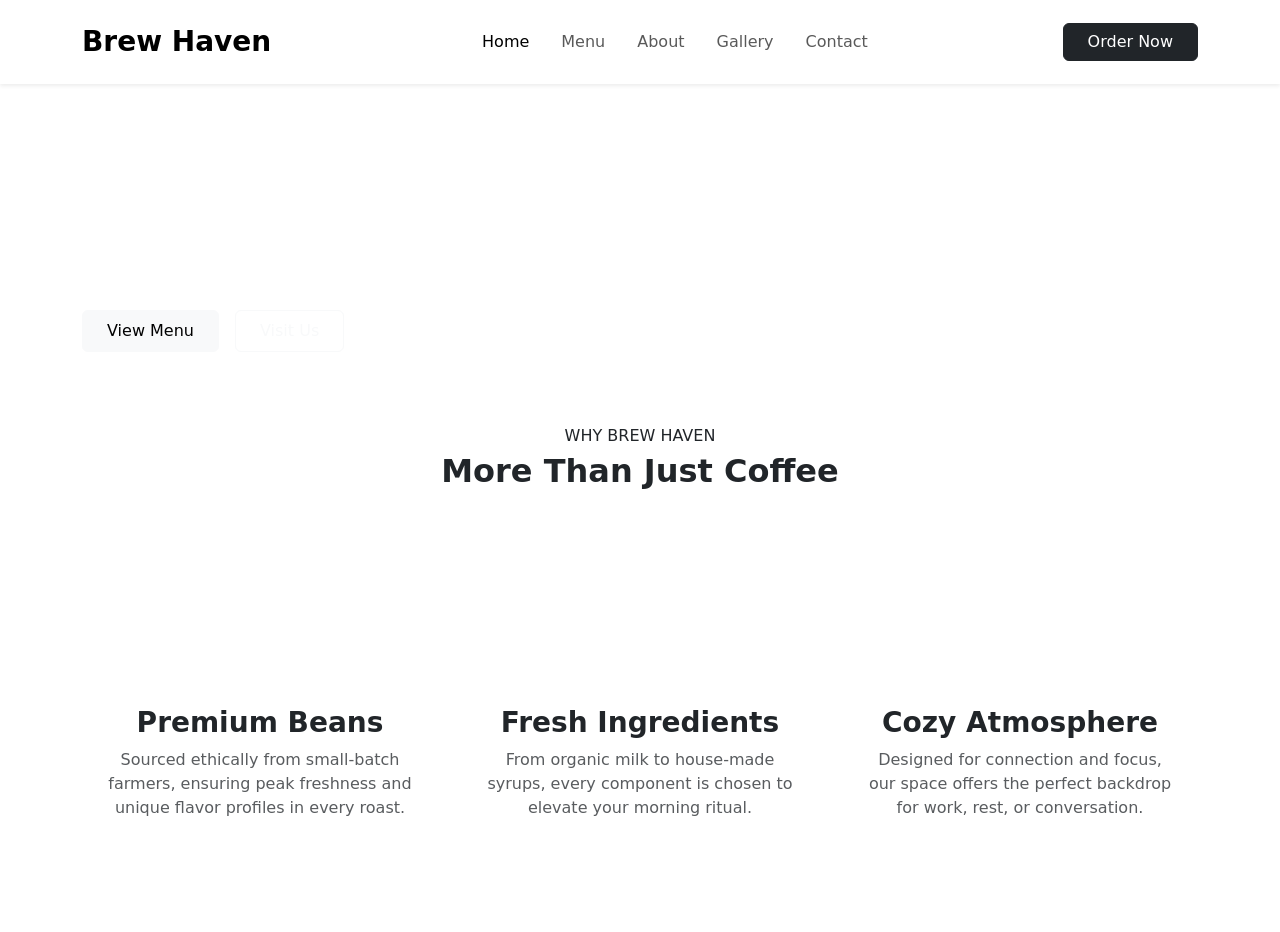
==== index.html @ b3c8df1b "Add the icons folder, the features section sytled" ====
<!DOCTYPE html>
<html lang="en">
<head>
  <meta charset="UTF-8">
  <meta name="viewport" content="width=device-width, initial-scale=1.0">
  <title>Document</title>
  <link rel="stylesheet" href="Bootsrap/css/bootstrap.min.css">

  <link rel="stylesheet" href="css/style.css">

  <script src="Bootsrap/js/bootstrap.bundle.min.js" defer></script>

</head>
<body>
  
<!-- NAVBAR START -->
<nav class="navbar navbar-expand-lg bg-white py-3 shadow-sm sticky-top">

  <div class="container">

    <!-- Logo -->
    <a class="navbar-brand fw-bold fs-3" href="#">
      Brew Haven
    </a>

    <!-- Mobile Menu Button -->
    <button class="navbar-toggler" type="button"
            data-bs-toggle="collapse"
            data-bs-target="#navbarNav">
      <span class="navbar-toggler-icon"></span>
    </button>

    <!-- Navigation Links -->
    <div class="collapse navbar-collapse" id="navbarNav">

      <ul class="navbar-nav mx-auto gap-3">

        <li class="nav-item">
          <a class="nav-link active" href="#">Home</a>
        </li>

        <li class="nav-item">
          <a class="nav-link" href="menu.html">Menu</a>
        </li>

        <li class="nav-item">
          <a class="nav-link" href="about.html">About</a>
        </li>

        <li class="nav-item">
          <a class="nav-link" href="gallery.html">Gallery</a>
        </li>

        <li class="nav-item">
          <a class="nav-link" href="contact.html">Contact</a>
        </li>

      </ul>

      <a href="#" class="btn btn-dark px-4">
        Order Now
      </a>

    </div>

  </div>

</nav>
<!-- NAVBAR END -->


<!-- HERO SECTION -->
<section class="hero-section d-flex align-items-center">
  <div class="hero-overlay"></div>

  <div class="container hero-content">
    <div class="row">
      <div class="col-md-8 col-lg-6">
        
        <h1 class="hero-title fw-bold text-white mb-3">
          Crafted Coffee.<br>Shared Moments.
        </h1>
        
        <p class="hero-text text-white-50 mb-4 fs-5">
          Every cup tells a story. Come find yours at Brew Haven, where artisanal tradition meets modern comfort.
        </p>

        <div class="hero-buttons d-flex gap-3">
          <a href="menu.html" class="btn btn-light btn-hero-primary px-4 py-2">
            View Menu
          </a>
          <a href="contact.html" class="btn btn-outline-light btn-hero-secondary px-4 py-2">
            Visit Us
          </a>
        </div>

      </div>
    </div>
  </div>
</section>
<!--Hero Section End-->

<!--FEATURES SECTION -->

<section class="features-section py-5">
  <div class="container text-center py-4">
    
    <p class="text-uppercase tracking-wider small-title mb-1">Why Brew Haven</p>
    <h2 class="section-title fw-bold mb-5">More Than Just Coffee</h2>

    <div class="row g-4 justify-content-center">
      
      <div class="col-md-4">
        <div class="feature-card p-4 h-100 d-flex flex-column align-items-center">
          <div class="icon-circle mb-3">
            <img src="icons/coffee-cup.png" alt="Premium Beans" class="feature-icon">
          </div>
          <h3 class="feature-card-title fw-bold">Premium Beans</h3>
          <p class="feature-card-text text-muted">
            Sourced ethically from small-batch farmers, ensuring peak freshness and unique flavor profiles in every roast.
          </p>
        </div>
      </div>

      <div class="col-md-4">
        <div class="feature-card p-4 h-100 d-flex flex-column align-items-center">
          <div class="icon-circle mb-3">
            <img src="icons/leaf.png" alt="Fresh Ingredients" class="feature-icon">
          </div>
          <h3 class="feature-card-title fw-bold">Fresh Ingredients</h3>
          <p class="feature-card-text text-muted">
            From organic milk to house-made syrups, every component is chosen to elevate your morning ritual.
          </p>
        </div>
      </div>

      <div class="col-md-4">
        <div class="feature-card p-4 h-100 d-flex flex-column align-items-center">
          <div class="icon-circle mb-3">
            <img src="icons/home.png" alt="Cozy Atmosphere" class="feature-icon">
          </div>
          <h3 class="feature-card-title fw-bold">Cozy Atmosphere</h3>
          <p class="feature-card-text text-muted">
            Designed for connection and focus, our space offers the perfect backdrop for work, rest, or conversation.
          </p>
        </div>
      </div>

    </div>
  </div>
</section>
<!--Features Section End-->





</body>
</html>
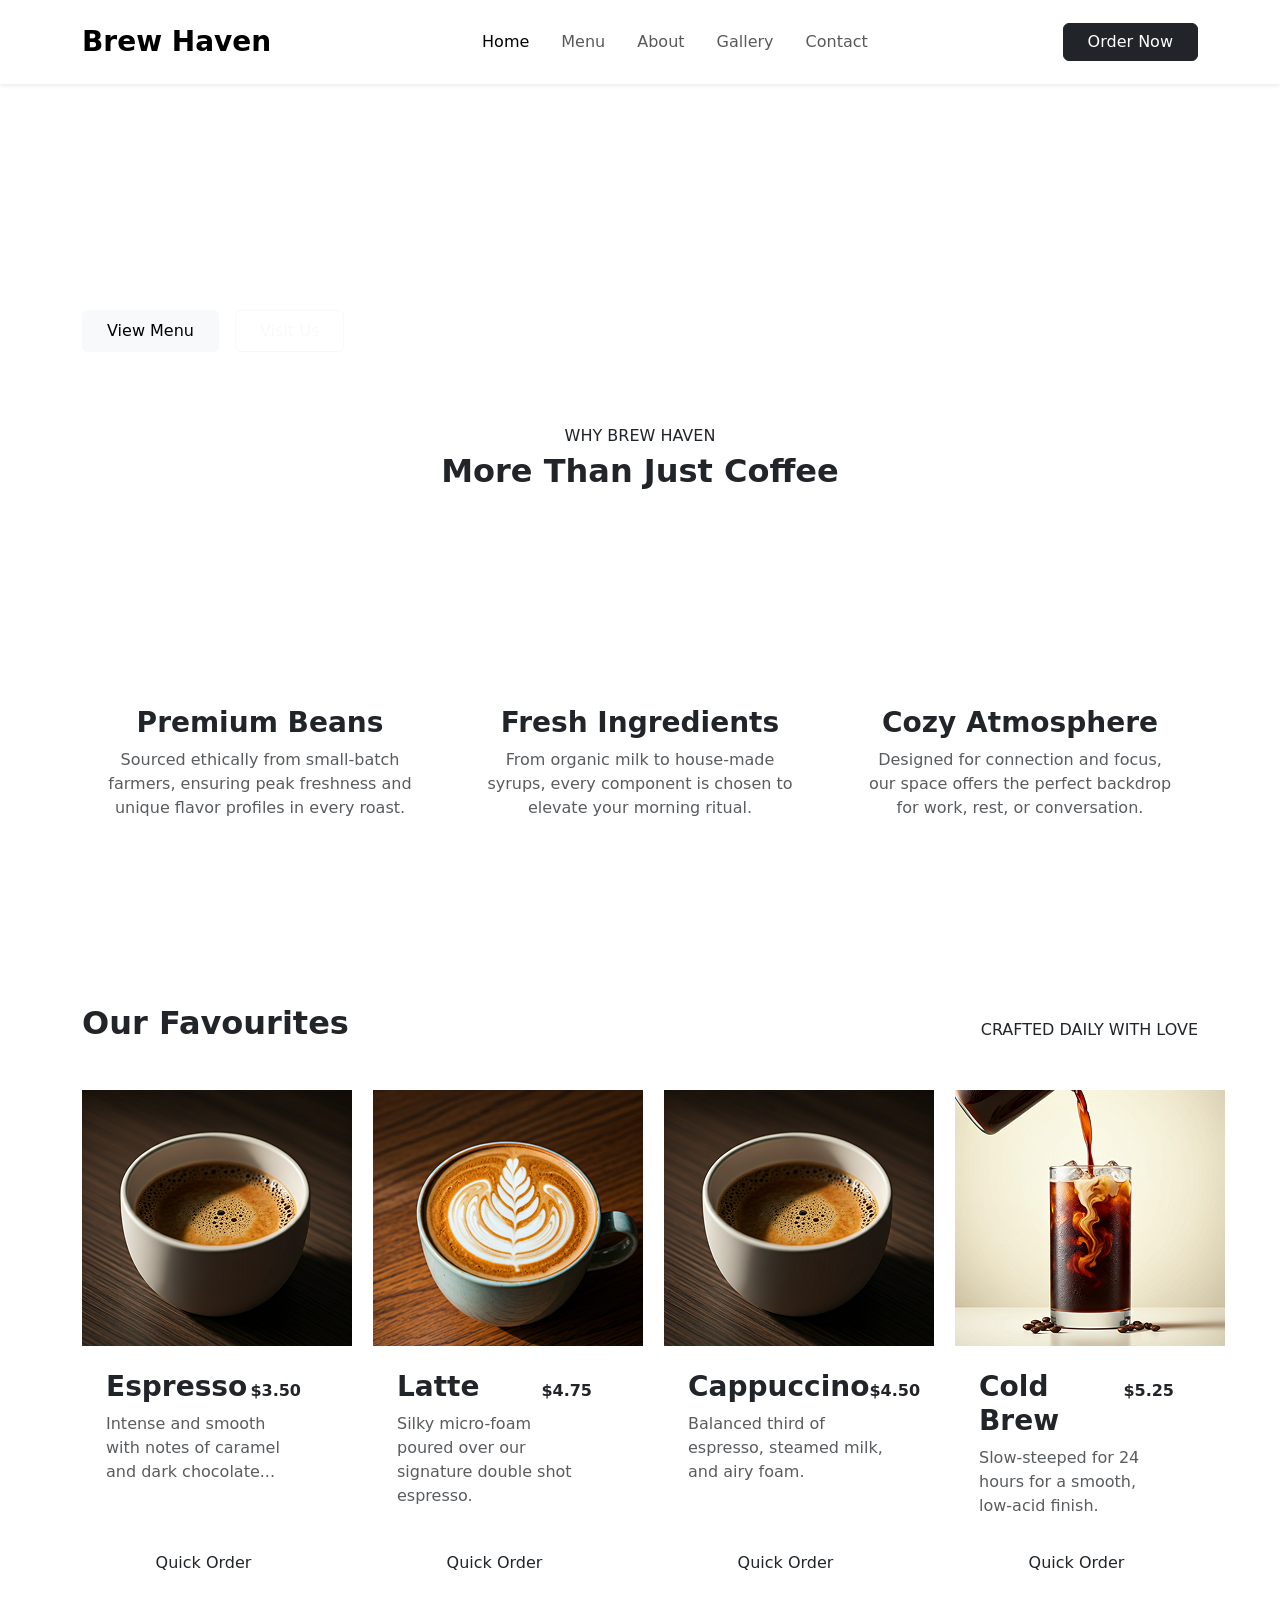
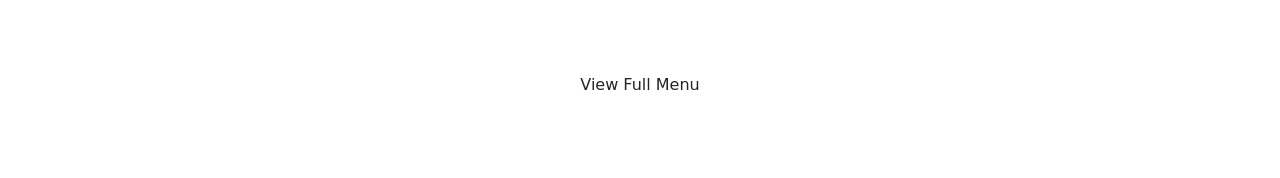
==== commit 89c1a3a8: "add the images in assets, the menu section and its styles" ====
--- a/index.html
+++ b/index.html
@@ -151,6 +151,97 @@
 </section>
 <!--Features Section End-->
 
+<!--Menu Section-->
+<section class="menu-section py-5">
+  <div class="container-xl py-4">
+    
+    <div class="d-flex justify-content-between align-items-end mb-5">
+      <h2 class="menu-section-title fw-bold m-0">Our Favourites</h2>
+      <p class="menu-subtitle text-uppercase tracking-wider m-0">Crafted daily with love</p>
+    </div>
+
+    <div class="row g-5 justify-content-center">
+  <div class="col-sm-6 col-xl-3">
+    <!--card 1-->
+        <div class="menu-card h-100 d-flex flex-column">
+          <div class="menu-img-container">
+            <img src="Assets/Espresso.png" alt="Espresso" class="menu-img">
+          </div>
+          <div class="menu-card-body p-4 d-flex flex-column flex-grow-1">
+            <div class="d-flex justify-content-between align-items-baseline mb-2">
+              <h3 class="item-title fw-bold m-0">Espresso</h3>
+              <span class="item-price fw-bold">$3.50</span>
+            </div>
+            <p class="item-text text-muted mb-4 flex-grow-1">
+              Intense and smooth with notes of caramel and dark chocolate...
+            </p>
+            <a href="#" class="btn btn-outline-menu w-100 py-2">Quick Order</a>
+          </div>
+        </div>
+      </div>
+    <!--card 2-->
+      <div class="col-sm-6 col-lg-3">
+        <div class="menu-card h-100 d-flex flex-column">
+          <div class="menu-img-container">
+            <img src="Assets/Latte.png" alt="Latte" class="menu-img">
+          </div>
+          <div class="menu-card-body p-4 d-flex flex-column flex-grow-1">
+            <div class="d-flex justify-content-between align-items-baseline mb-2">
+              <h3 class="item-title fw-bold m-0">Latte</h3>
+              <span class="item-price fw-bold">$4.75</span>
+            </div>
+            <p class="item-text text-muted mb-4 flex-grow-1">
+              Silky micro-foam poured over our signature double shot espresso.
+            </p>
+            <a href="#" class="btn btn-outline-menu w-100 py-2">Quick Order</a>
+          </div>
+        </div>
+      </div>
+     <!--card three-->
+      <div class="col-sm-6 col-lg-3">
+        <div class="menu-card h-100 d-flex flex-column">
+          <div class="menu-img-container">
+            <img src="Assets/Espresso.png" alt="Cappuccino" class="menu-img">
+          </div>
+          <div class="menu-card-body p-4 d-flex flex-column flex-grow-1">
+            <div class="d-flex justify-content-between align-items-baseline mb-2">
+              <h3 class="item-title fw-bold m-0">Cappuccino</h3>
+              <span class="item-price fw-bold">$4.50</span>
+            </div>
+            <p class="item-text text-muted mb-4 flex-grow-1">
+              Balanced third of espresso, steamed milk, and airy foam.
+            </p>
+            <a href="#" class="btn btn-outline-menu w-100 py-2">Quick Order</a>
+          </div>
+        </div>
+      </div>
+     <!--Card 4-->
+      <div class="col-sm-6 col-lg-3">
+        <div class="menu-card h-100 d-flex flex-column">
+          <div class="menu-img-container">
+            <img src="Assets/Cold Brew.png" alt="Cold Brew" class="menu-img">
+          </div>
+          <div class="menu-card-body p-4 d-flex flex-column flex-grow-1">
+            <div class="d-flex justify-content-between align-items-baseline mb-2">
+              <h3 class="item-title fw-bold m-0">Cold Brew</h3>
+              <span class="item-price fw-bold">$5.25</span>
+            </div>
+            <p class="item-text text-muted mb-4 flex-grow-1">
+              Slow-steeped for 24 hours for a smooth, low-acid finish.
+            </p>
+            <a href="#" class="btn btn-outline-menu w-100 py-2">Quick Order</a>
+          </div>
+        </div>
+      </div>
+
+    </div>
+
+    <div class="text-center mt-5">
+      <a href="menu.html" class="btn btn-view-all px-4 py-2 mt-2">View Full Menu</a>
+    </div>
+
+  </div>
+</section>
 
 
 
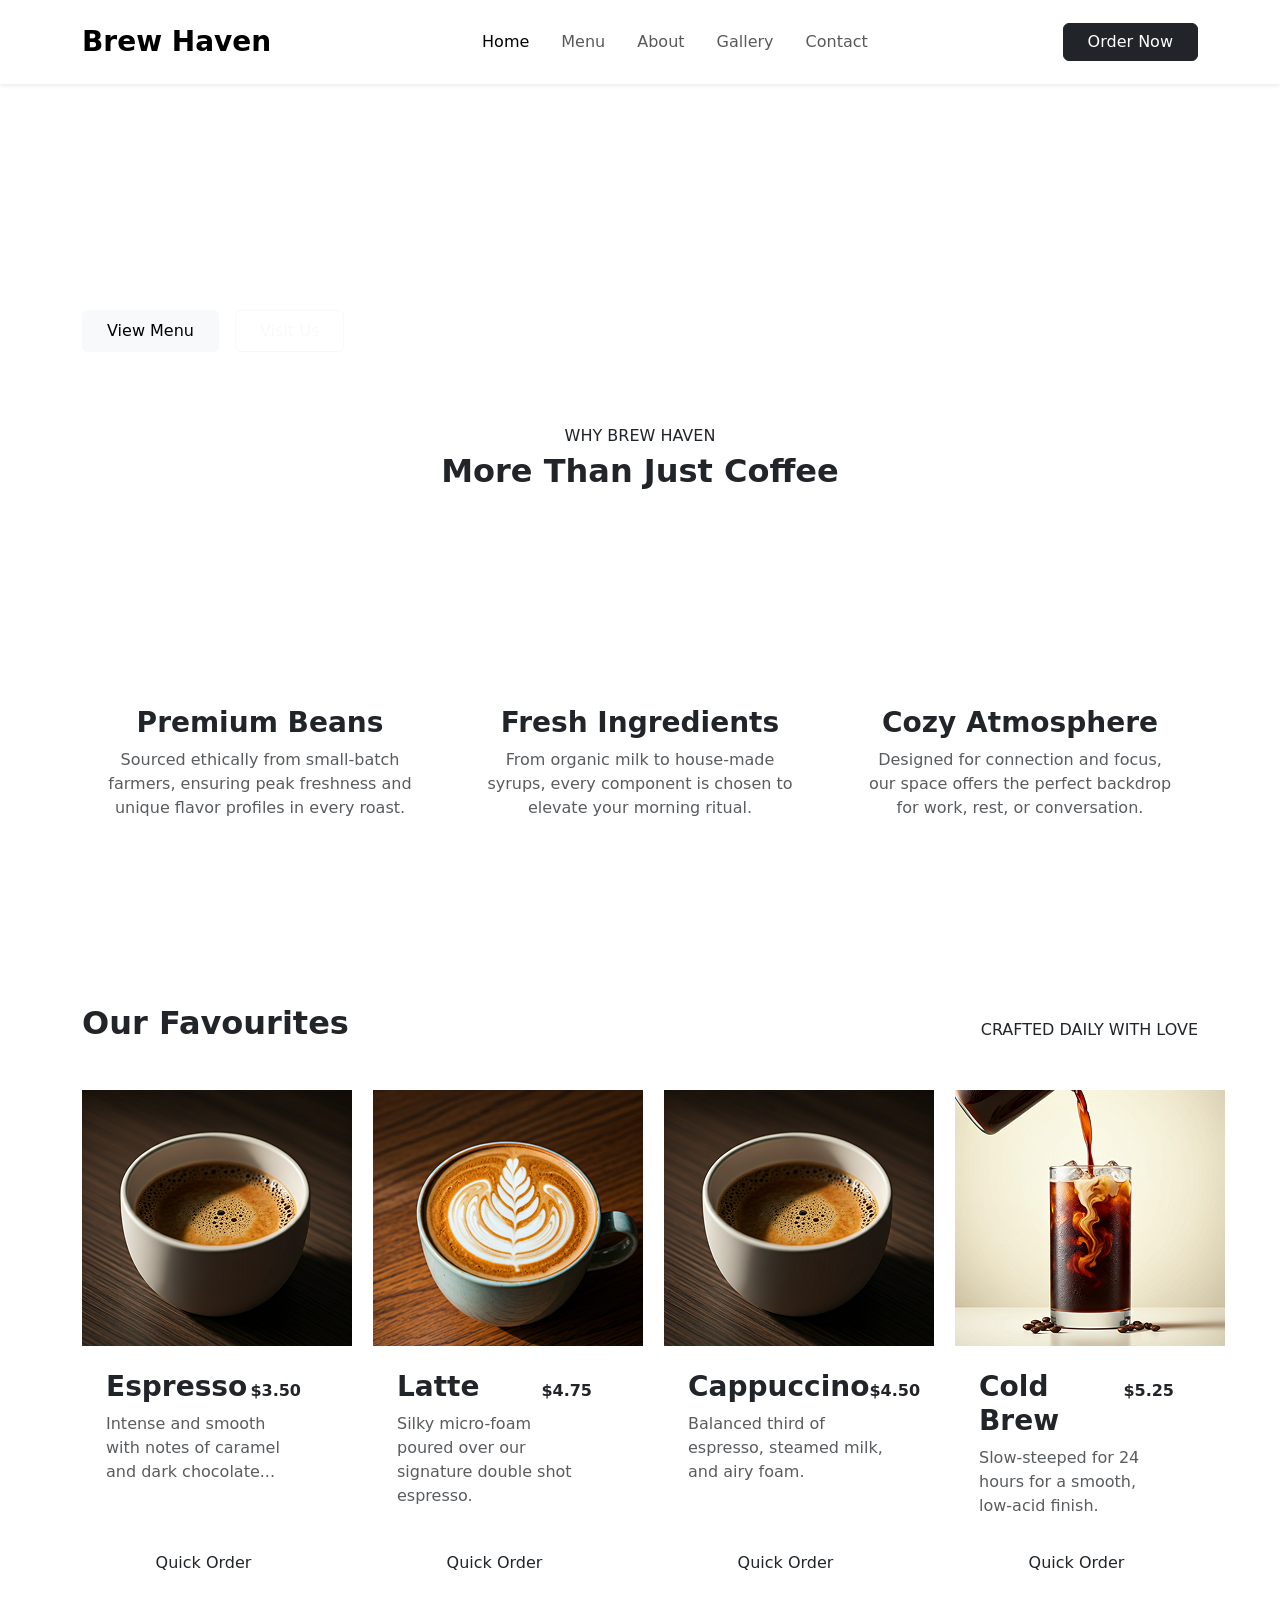
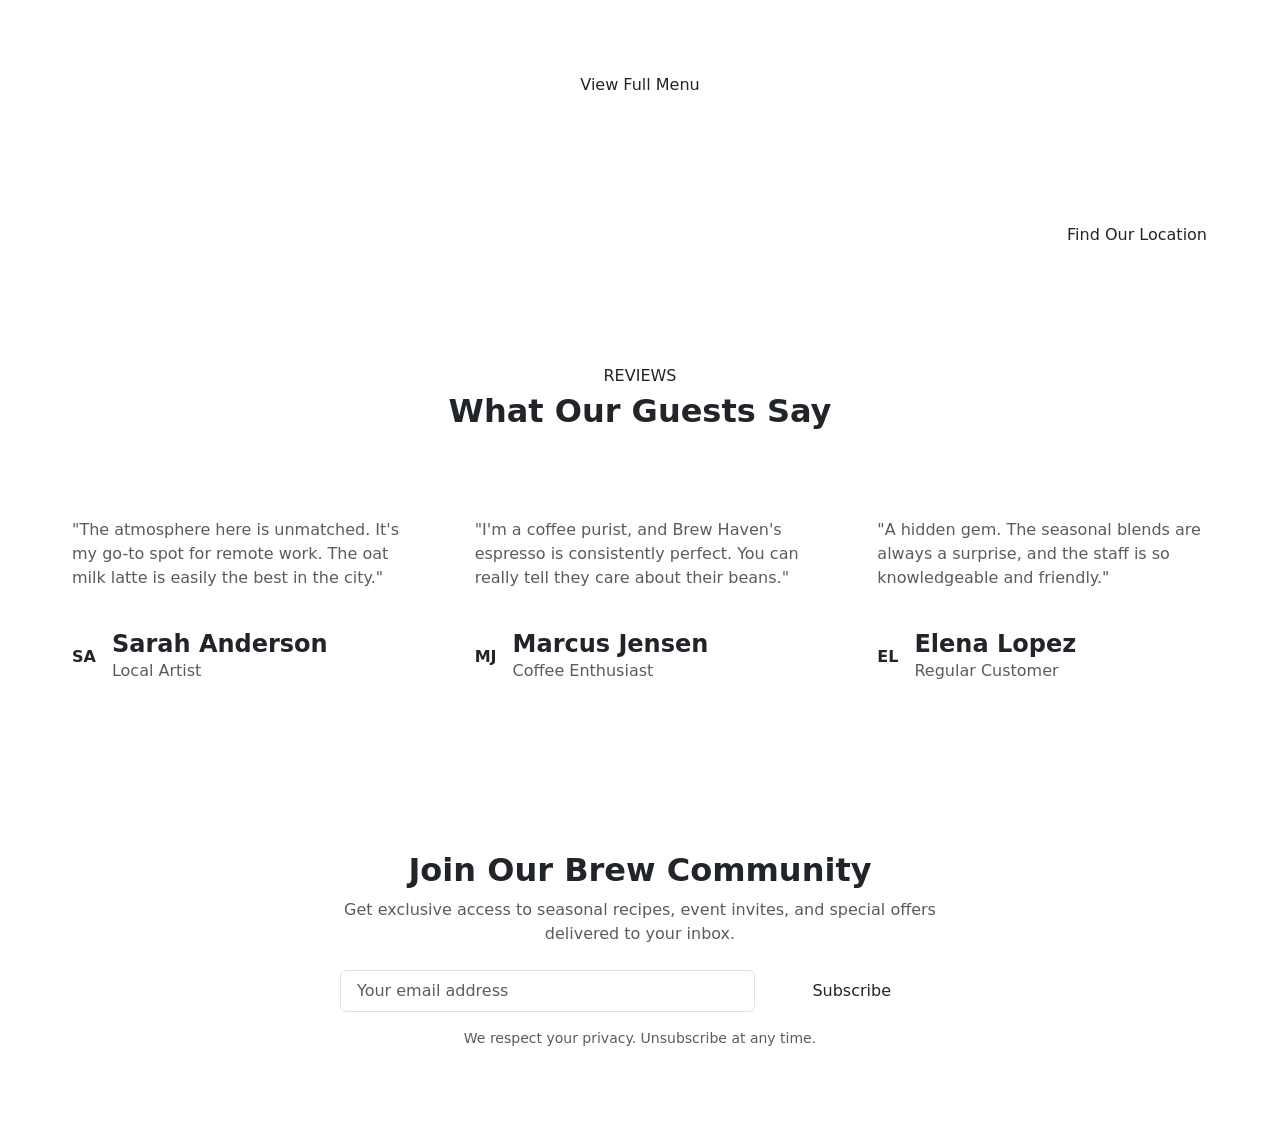
==== commit 8e7fe99b: "Add the Happy Hour  Section, the review section, the newsletter submit part." ====
--- a/index.html
+++ b/index.html
@@ -244,6 +244,104 @@
 </section>
 
 
+<!-- HAPPY HOUR BANNER -->
+<section class="happy-hour-section py-4">
+  <div class="container-fluid px-4 px-md-5">
+    <div class="d-flex flex-column flex-md-row justify-content-between align-items-md-center max-width-container">
+      <div class="banner-text-group text-white mb-3 mb-md-0">
+        <h2 class="banner-title fw-bold m-0 mb-1">Happy Hour: 2PM – 5PM Daily</h2>
+        <p class="banner-text m-0 opacity-75">Get 20% off all specialty lattes and seasonal brews. Perfect for your afternoon recharge.</p>
+      </div>
+      <div>
+        <a href="contact.html" class="btn btn-banner-location px-4 py-2">Find Our Location</a>
+      </div>
+    </div>
+  </div>
+</section>
+
+<!-- REVIEWS SECTION -->
+<section class="reviews-section py-5">
+  <div class="container-fluid px-4 px-md-5 py-4 max-width-container">
+    <div class="text-center mb-5">
+      <p class="text-uppercase tracking-wider review-small-title mb-1">Reviews</p>
+      <h2 class="review-section-title fw-bold">What Our Guests Say</h2>
+    </div>
+
+    <div class="row g-4 justify-content-center">
+      <!-- Review Card 1 -->
+      <div class="col-md-4">
+        <div class="review-card p-4 h-100 d-flex flex-column justify-content-between">
+          <div class="review-content">
+            <div class="stars mb-3">
+              <i class="bi bi-star-fill"></i><i class="bi bi-star-fill"></i><i class="bi bi-star-fill"></i><i class="bi bi-star-fill"></i><i class="bi bi-star-fill"></i>
+            </div>
+            <p class="review-text text-muted">"The atmosphere here is unmatched. It's my go-to spot for remote work. The oat milk latte is easily the best in the city."</p>
+          </div>
+          <div class="reviewer-info d-flex align-items-center mt-4">
+            <div class="reviewer-avatar d-flex align-items-center justify-content-center fw-bold">SA</div>
+            <div class="ms-3">
+              <h4 class="reviewer-name fw-bold m-0">Sarah Anderson</h4>
+              <p class="reviewer-role text-muted m-0">Local Artist</p>
+            </div>
+          </div>
+        </div>
+      </div>
+
+      <!-- Review Card 2 -->
+      <div class="col-md-4">
+        <div class="review-card p-4 h-100 d-flex flex-column justify-content-between">
+          <div class="review-content">
+            <div class="stars mb-3">
+              <i class="bi bi-star-fill"></i><i class="bi bi-star-fill"></i><i class="bi bi-star-fill"></i><i class="bi bi-star-fill"></i><i class="bi bi-star-fill"></i>
+            </div>
+            <p class="review-text text-muted">"I'm a coffee purist, and Brew Haven's espresso is consistently perfect. You can really tell they care about their beans."</p>
+          </div>
+          <div class="reviewer-info d-flex align-items-center mt-4">
+            <div class="reviewer-avatar d-flex align-items-center justify-content-center fw-bold">MJ</div>
+            <div class="ms-3">
+              <h4 class="reviewer-name fw-bold m-0">Marcus Jensen</h4>
+              <p class="reviewer-role text-muted m-0">Coffee Enthusiast</p>
+            </div>
+          </div>
+        </div>
+      </div>
+
+      <!-- Review Card 3 -->
+      <div class="col-md-4">
+        <div class="review-card p-4 h-100 d-flex flex-column justify-content-between">
+          <div class="review-content">
+            <div class="stars mb-3">
+              <i class="bi bi-star-fill"></i><i class="bi bi-star-fill"></i><i class="bi bi-star-fill"></i><i class="bi bi-star-fill"></i><i class="bi bi-star-fill"></i>
+            </div>
+            <p class="review-text text-muted">"A hidden gem. The seasonal blends are always a surprise, and the staff is so knowledgeable and friendly."</p>
+          </div>
+          <div class="reviewer-info d-flex align-items-center mt-4">
+            <div class="reviewer-avatar d-flex align-items-center justify-content-center fw-bold">EL</div>
+            <div class="ms-3">
+              <h4 class="reviewer-name fw-bold m-0">Elena Lopez</h4>
+              <p class="reviewer-role text-muted m-0">Regular Customer</p>
+            </div>
+          </div>
+        </div>
+      </div>
+    </div>
+  </div>
+</section>
+
+<!-- NEWSLETTER SUBSCRIBE SECTION -->
+<section class="subscribe-section py-5">
+  <div class="container text-center py-4">
+    <h2 class="subscribe-title fw-bold mb-2">Join Our Brew Community</h2>
+    <p class="subscribe-text text-muted mx-auto mb-4" style="max-width: 600px;">Get exclusive access to seasonal recipes, event invites, and special offers delivered to your inbox.</p>
+    
+    <form class="d-flex flex-column flex-sm-row justify-content-center align-items-center gap-2 mx-auto mb-3" style="max-width: 600px;">
+      <input type="email" class="form-control subscribe-input px-3 py-2 w-100" placeholder="Your email address" required>
+     <button type="submit" class="btn btn-subscribe px-5 py-2">Subscribe</button>
+    </form>
+    <small class="text-muted d-block privacy-notice">We respect your privacy. Unsubscribe at any time.</small>
+  </div>
+</section>
+
 
 
 </body>
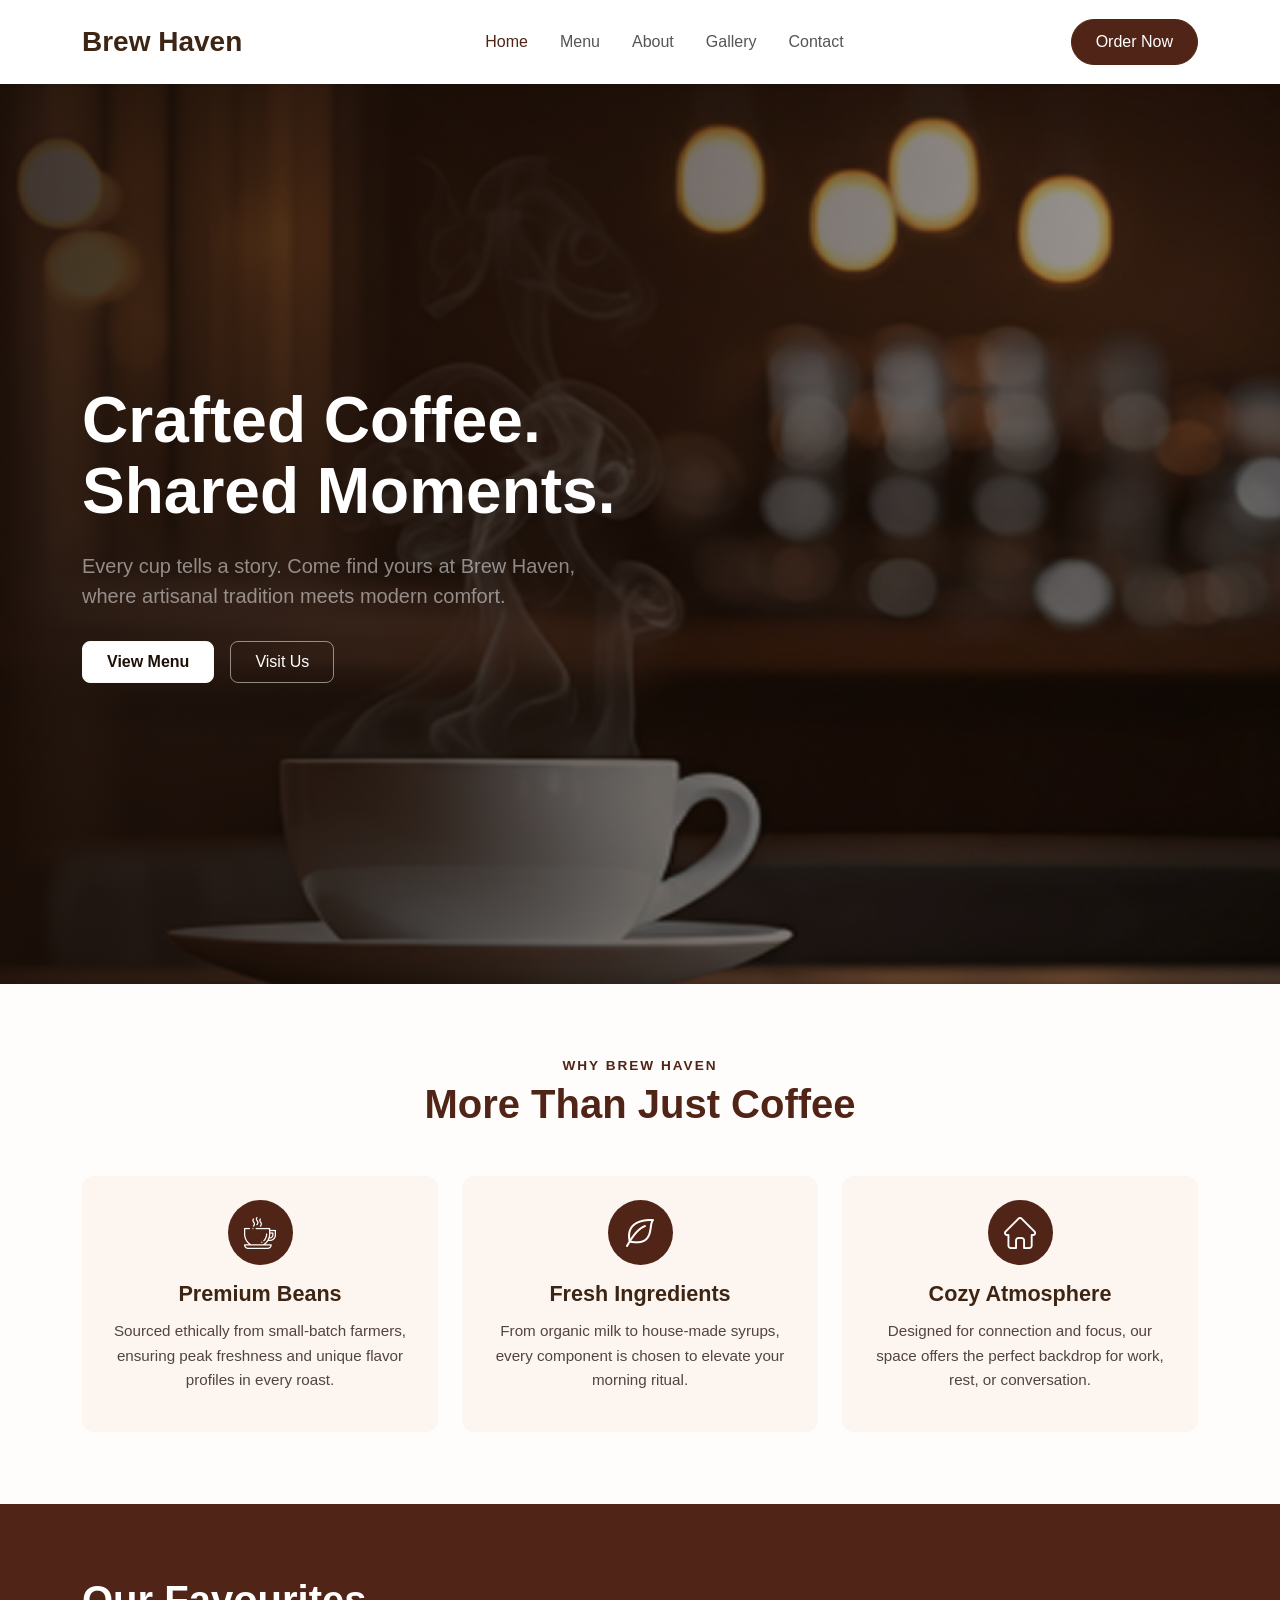
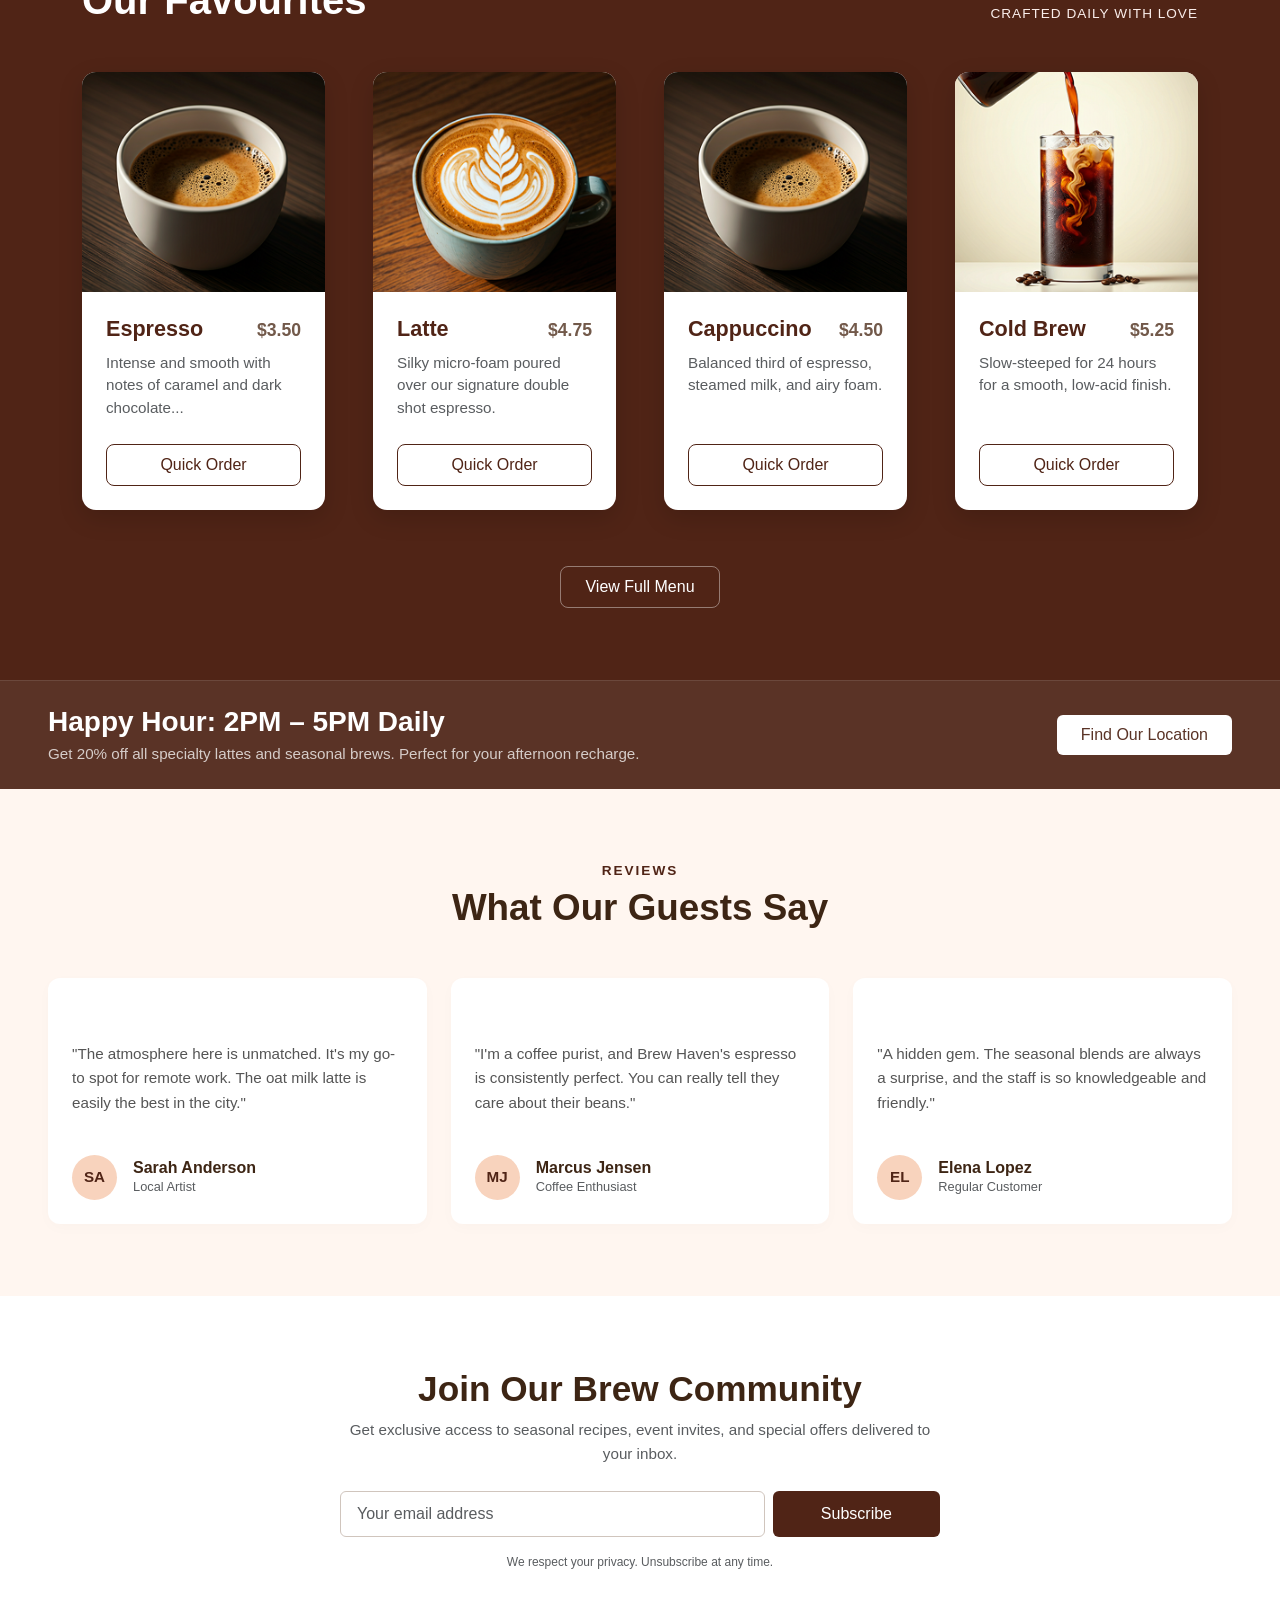
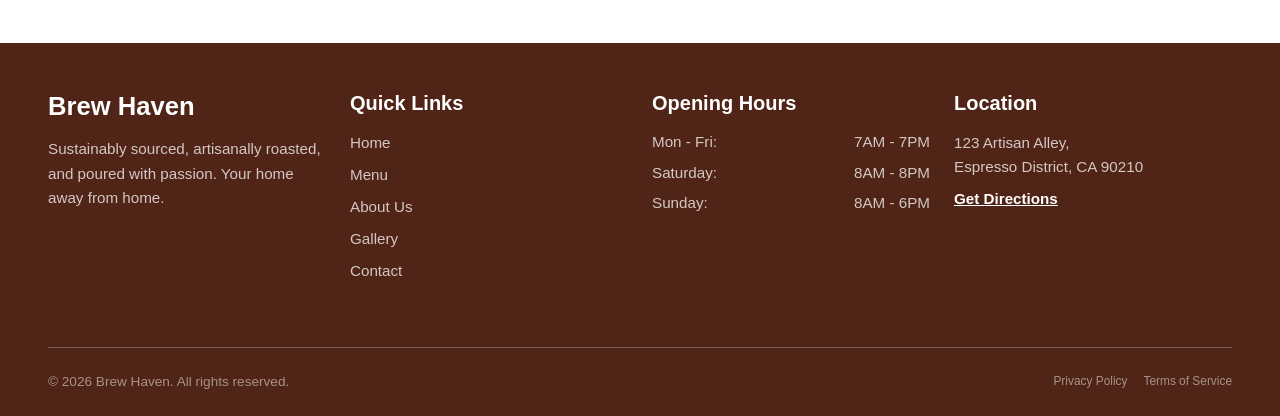
==== commit ea8a853b: "Add the footer section" ====
--- a/index.html
+++ b/index.html
@@ -343,6 +343,85 @@
 </section>
 
 
+<!-- FOOTER SECTION -->
+<footer class="footer-section pt-5 pb-4">
+  <div class="container-fluid px-4 px-md-5 max-width-container">
+    
+    <!-- Main Footer Links Grid -->
+    <div class="row g-4 mb-5">
+      
+      <!-- Column 1: Brand Info -->
+      <div class="col-sm-6 col-lg-3">
+        <h3 class="footer-brand-title fw-bold mb-3">Brew Haven</h3>
+        <p class="footer-text opacity-75 mb-4">
+          Sustainably sourced, artisanally roasted, and poured with passion. Your home away from home.
+        </p>
+        <!-- Social Icons (Using Bootstrap Icons) -->
+        <div class="footer-socials d-flex gap-3">
+          <a href="#" class="social-link"><i class="bi bi-facebook"></i></a>
+          <a href="#" class="social-link"><i class="bi bi-instagram"></i></a>
+          <a href="#" class="social-link"><i class="bi bi-twitter-x"></i></a>
+        </div>
+      </div>
+
+      <!-- Column 2: Quick Links -->
+      <div class="col-sm-6 col-lg-3">
+        <h3 class="footer-heading fw-bold mb-3">Quick Links</h3>
+        <ul class="list-unstyled footer-links-list">
+          <li class="mb-2"><a href="index.html">Home</a></li>
+          <li class="mb-2"><a href="menu.html">Menu</a></li>
+          <li class="mb-2"><a href="about.html">About Us</a></li>
+          <li class="mb-2"><a href="gallery.html">Gallery</a></li>
+          <li><a href="contact.html">Contact</a></li>
+        </ul>
+      </div>
+
+      <!-- Column 3: Opening Hours -->
+      <div class="col-sm-6 col-lg-3">
+        <h3 class="footer-heading fw-bold mb-3">Opening Hours</h3>
+        <ul class="list-unstyled footer-hours-list opacity-75">
+          <li class="d-flex justify-content-between mb-2">
+            <span>Mon - Fri:</span>
+            <span>7AM - 7PM</span>
+          </li>
+          <li class="d-flex justify-content-between mb-2">
+            <span>Saturday:</span>
+            <span>8AM - 8PM</span>
+          </li>
+          <li class="d-flex justify-content-between">
+            <span>Sunday:</span>
+            <span>8AM - 6PM</span>
+          </li>
+        </ul>
+      </div>
+
+      <!-- Column 4: Location Info -->
+      <div class="col-sm-6 col-lg-3">
+        <h3 class="footer-heading fw-bold mb-3">Location</h3>
+        <p class="footer-text opacity-75 mb-2">
+          123 Artisan Alley,<br>
+          Espresso District, CA 90210
+        </p>
+        <a href="https://maps.google.com" target="_blank" class="footer-map-link fw-bold text-decoration-underline">Get Directions</a>
+      </div>
+
+    </div>
+
+    <!-- Horizontal Divider -->
+    <hr class="footer-divider mb-4">
+
+    <!-- Bottom Socket bar -->
+    <div class="d-flex flex-column flex-sm-row justify-content-between align-items-center opacity-50 footer-socket">
+      <p class="m-0 mb-2 mb-sm-0">&copy; 2026 Brew Haven. All rights reserved.</p>
+      <div class="d-flex gap-3">
+        <a href="#" class="text-white text-decoration-none small">Privacy Policy</a>
+        <a href="#" class="text-white text-decoration-none small">Terms of Service</a>
+      </div>
+    </div>
+
+  </div>
+</footer>
+
 
 </body>
 </html>
--- a/css/style.css
+++ b/css/style.css
@@ -0,0 +1,571 @@
+/* NAVBAR */
+
+.navbar-brand{
+    color: #502416;
+    font-weight: 700;
+}
+
+.nav-link{
+    font-weight: 500;
+    position: relative;
+    color:#5C4033
+}
+
+.nav-link::after{
+    content: "";
+    width: 0;
+    height: 2px;
+    background-color: #5C4033;
+    position: absolute;
+    left: 0;
+    bottom: 0;
+    transition: 0.3s;
+}
+
+.nav-link:hover::after{
+    width: 100%;
+}
+
+.btn-dark{
+    background-color: #6B3A2A;
+    border-color: #6B3A2A;
+    border-radius: 30px;
+    padding: 10px 24px;
+}
+
+.btn-dark:hover{
+    background-color: #502416;
+    border-color: #502416;
+}
+
+/*hero section*/
+
+
+/* --- Hero Section --- */
+
+.hero-section {
+    position: relative;
+    background: url('../Assets/hero.jpg') no-repeat center center/cover;
+    height: 100vh;
+    display: flex;
+    align-items: center;
+    overflow: hidden;
+}
+.hero-overlay {
+    position: absolute;
+    top: 0;
+    left: 0;
+    width: 100%;
+    height: 100%;
+    background: linear-gradient(to right, rgba(33, 19, 11, 0.85), rgba(29, 16, 9, 0.4));
+    z-index: 1;
+}
+
+.hero-content {
+    position: relative;
+    z-index: 2;
+}
+
+
+.hero-title {
+    font-size: 4rem; 
+    font-weight: 700;
+    color: #ffffff; 
+    line-height: 1.1;
+}
+
+.hero-text {
+    margin: 25px 0;
+    font-size: 1.1rem;
+    color: rgba(255, 255, 255, 0.8);
+    max-width: 500px;
+}
+
+.hero-buttons {
+    margin-top: 30px;
+}
+
+/* Custom UI Button Styles */
+.btn-hero-primary {
+    color: #1d1009 !important; /* Dark brown text for the solid white button */
+    font-weight: 600;
+    border-radius: 8px;
+}
+
+.btn-hero-secondary {
+    color: #ffffff !important;
+    border-color: rgba(255, 255, 255, 0.5) !important;
+    border-radius: 8px;
+}
+
+.btn-hero-secondary:hover {
+    background-color: rgba(255, 255, 255, 0.1);
+}
+
+/* ==========================================================================
+   GLOBAL STYLES & TYPOGRAPHY
+   ========================================================================== */
+body {
+    font-family: 'Segoe UI', Tahoma, Geneva, Verdana, sans-serif;
+    background-color: #FFFDFB;
+    color: #3D2514;
+    overflow-x: hidden;
+}
+
+/* ==========================================================================
+   NAVBAR STYLES
+   ========================================================================== */
+.navbar {
+    transition: all 0.3s ease;
+}
+
+.navbar-brand {
+    color: #3D2514 !important;
+}
+
+.nav-link {
+    color: #555555 !important;
+    font-weight: 500;
+}
+
+.nav-link.active, .nav-link:hover {
+    color: #502416 !important;
+}
+
+.btn-dark {
+    background-color: #502416 !important;
+    border-color: #502416 !important;
+}
+
+.btn-dark:hover {
+    background-color: #3D2514 !important;
+    border-color: #3D2514 !important;
+}
+
+/* HERO SECTION */
+.hero-section {
+    position: relative;
+    background: url('../Assets/hero.jpg') no-repeat center center/cover;
+    height: 100vh;
+    display: flex;
+    align-items: center;
+    overflow: hidden;
+}
+
+/* Dark Tint Overlay to make text pop */
+.hero-overlay {
+    position: absolute;
+    top: 0;
+    left: 0;
+    width: 100%;
+    height: 100%;
+    background: linear-gradient(to right, rgba(29, 16, 9, 0.85), rgba(29, 16, 9, 0.4));
+    z-index: 1;
+}
+
+/* Pushes text layers in front of the image overlay tint */
+.hero-content {
+    position: relative;
+    z-index: 2;
+}
+
+.hero-title {
+    font-size: 4rem;
+    font-weight: 700;
+    color: #ffffff;
+    line-height: 1.1;
+}
+
+.hero-text {
+    margin: 25px 0;
+    font-size: 1.1rem;
+    color: rgba(255, 255, 255, 0.85);
+    max-width: 500px;
+}
+
+.hero-buttons {
+    margin-top: 30px;
+}
+
+/* Hero Button Overrides */
+.btn-hero-primary {
+    background-color: #ffffff !important;
+    color: #1d1009 !important;
+    font-weight: 600;
+    border-radius: 8px;
+}
+
+.btn-hero-primary:hover {
+    background-color: #FDF5F0 !important;
+}
+
+.btn-hero-secondary {
+    color: #ffffff !important;
+    border-color: rgba(255, 255, 255, 0.5) !important;
+    border-radius: 8px;
+}
+
+.btn-hero-secondary:hover {
+    background-color: rgba(255, 255, 255, 0.1) !important;
+    color: #ffffff !important;
+}
+
+/* FEATURES SECTION ("WHY BREW HAVEN") */
+.features-section {
+    background-color: #FFFDFB;
+}
+
+.small-title {
+    color: #502416;
+    letter-spacing: 2px;
+    font-size: 0.85rem;
+    font-weight: 600;
+}
+
+.section-title {
+    color: #502416;
+    font-size: 2.5rem;
+}
+
+/*CARD BACKGROUND*/
+.feature-card {
+    background-color: #FDF5F0; 
+    border: none;
+    border-radius: 12px;
+    transition: transform 0.3s ease, box-shadow 0.3s ease;
+}
+
+.feature-card:hover {
+    transform: translateY(-5px);
+    box-shadow: 0 10px 20px rgba(61, 37, 20, 0.05);
+}
+
+
+.icon-circle {
+    width: 65px;
+    height: 65px;
+    background-color: #502416; 
+    border-radius: 50%;
+    display: flex;
+    align-items: center;
+    justify-content: center;
+}
+
+
+.feature-icon {
+    width: 32px;
+    height: 32px;
+    object-fit: contain;
+    image-rendering: -webkit-optimize-contrast; 
+    
+    
+}
+
+.feature-card-title {
+    color: #3D2514;
+    font-size: 1.35rem;
+    margin-bottom: 12px;
+}
+
+.feature-card-text {
+    font-size: 0.95rem;
+    line-height: 1.6;
+    color: #52443F !important;
+}
+
+
+/* --- MENU SECTION --- */
+.menu-section {
+    background-color: #502416; /* Your signature dark coffee brown color */
+}
+
+.menu-section-title {
+    color: #ffffff;
+    font-size: 2.5rem;
+}
+
+.menu-subtitle {
+    color: #FAEEEB;
+    font-size: 0.85rem;
+    letter-spacing: 1px;
+}
+
+/* Individual Cards Layout */
+.menu-card {
+    background-color: #ffffff;
+    border: none;
+    border-radius: 14px;
+    overflow: hidden;
+    box-shadow: 0 8px 24px rgba(0, 0, 0, 0.15);
+    transition: transform 0.3s ease;
+}
+
+.menu-card:hover {
+    transform: translateY(-6px);
+}
+
+
+.menu-img-container {
+    width: 100%;
+    height: 220px;
+    overflow: hidden;
+}
+.menu-section .container-fluid {
+    max-width: 1600px;
+    margin: 0 auto;
+}
+
+.menu-img {
+    width: 100%;
+    height: 100%;
+    object-fit: cover;
+}
+
+/* Card Typography Styling */
+.item-title {
+    color: #502416;
+    font-size: 1.35rem;
+}
+
+.item-price {
+    color: #72594A;
+    font-size: 1.1rem;
+}
+
+.item-text {
+    font-size: 0.95rem;
+    line-height: 1.5;
+}
+
+/* Inside Card Button Styling */
+.btn-outline-menu {
+    border: 1px solid #502416;
+    color: #502416;
+    font-weight: 500;
+    border-radius: 8px;
+    background: transparent;
+    transition: all 0.2s ease;
+}
+
+.btn-outline-menu:hover {
+    background-color: #502416;
+    color: #ffffff;
+}
+
+/* Footer Section Navigation Link Button */
+.btn-view-all {
+    border: 1px solid rgba(255, 255, 255, 0.4);
+    color: #ffffff;
+    background-color: transparent;
+    border-radius: 8px;
+    font-weight: 500;
+    transition: all 0.2s ease;
+}
+
+.btn-view-all:hover {
+    background-color: #FAEEEB;
+    color: #502416;
+    border-color: #ffffff;
+}
+
+/* --- SHARED BOUNDARY ENGINE --- */
+.max-width-container {
+    max-width: 1600px;
+    margin: 0 auto;
+}
+
+/* --- HAPPY HOUR BANNER --- */
+.happy-hour-section {
+    background-color: #5A3326; /* Deep amber-brown block tint */
+    border-top: 1px solid rgba(255, 255, 255, 0.1);
+}
+
+.banner-title {
+    font-size: 1.75rem;
+}
+
+.banner-text {
+    font-size: 0.95rem;
+}
+
+.btn-banner-location {
+    background-color: #ffffff;
+    color: #5A3326 !important;
+    font-weight: 500;
+    border-radius: 6px;
+    border: none;
+    transition: background-color 0.2s ease;
+}
+
+.btn-banner-location:hover {
+    background-color: #FDF5F0;
+}
+
+/* --- REVIEWS SECTION --- */
+.reviews-section {
+    background-color: #FFF6F0; /* Soft warm pinkish-cream tint */
+}
+
+.review-small-title {
+    color: #502416;
+    font-size: 0.85rem;
+    letter-spacing: 2px;
+    font-weight: 600;
+}
+
+.review-section-title {
+    color: #3D2514;
+    font-size: 2.3rem;
+}
+
+.review-card {
+    background-color: #ffffff;
+    border-radius: 12px;
+    border: none;
+    box-shadow: 0 4px 15px rgba(61, 37, 20, 0.02);
+}
+
+.stars i {
+    color: #F1C2A5; /* Warm soft-peach stars color from Figma layout */
+    margin-right: 2px;
+}
+
+.review-text {
+    font-size: 0.95rem;
+    line-height: 1.6;
+    color: #555555 !important;
+}
+
+/* Reviewer Avatars styling */
+.reviewer-avatar {
+    width: 45px;
+    height: 45px;
+    background-color: #F8D3BD; /* Soft peach background */
+    color: #502416; /* Deep brand contrast font */
+    border-radius: 50%;
+    font-size: 0.95rem;
+    flex-shrink: 0;
+}
+
+.reviewer-name {
+    color: #3D2514;
+    font-size: 1rem;
+}
+
+.reviewer-role {
+    font-size: 0.8rem;
+}
+
+/* --- SUBSCRIBE SECTION --- */
+.subscribe-section {
+    background-color: #ffffff;
+}
+
+.subscribe-title {
+    color: #3D2514;
+    font-size: 2.2rem;
+}
+
+.subscribe-text {
+    font-size: 0.95rem;
+    line-height: 1.6;
+}
+
+.subscribe-input {
+    border: 1px solid #D0C5BD;
+    border-radius: 6px;
+    height: 46px;
+}
+
+.subscribe-input:focus {
+    border-color: #502416;
+    box-shadow: 0 0 0 0.2rem rgba(80, 36, 22, 0.15);
+}
+
+.btn-subscribe {
+    background-color: #502416; /* Dark roast brand button */
+    color: #ffffff;
+    border: none;
+    border-radius: 6px;
+    height: 46px;
+    font-weight: 500;
+    white-space: nowrap;
+    transition: background-color 0.2s ease;
+}
+
+.btn-subscribe:hover {
+    background-color: #2D120A;
+    color: #ffffff;
+}
+
+.privacy-notice {
+    font-size: 0.75rem;
+}
+
+
+
+/* --- FOOTER SECTION --- */
+.footer-section {
+    background-color: #502416; /* Matching the deep dark roast tone */
+    color: #ffffff;
+}
+
+.footer-brand-title {
+    font-size: 1.6rem;
+    color: #ffffff;
+}
+
+.footer-heading {
+    font-size: 1.25rem;
+    color: #ffffff;
+}
+
+.footer-text {
+    font-size: 0.95rem;
+    line-height: 1.6;
+}
+
+/* Navigation Links Formatting */
+.footer-links-list a {
+    color: rgba(255, 255, 255, 0.75);
+    text-decoration: none;
+    font-size: 0.95rem;
+    transition: color 0.2s ease;
+}
+
+.footer-links-list a:hover {
+    color: #ffffff;
+}
+
+/* Alignment Row for Hours */
+.footer-hours-list {
+    font-size: 0.95rem;
+}
+
+/* Location Map Anchor */
+.footer-map-link {
+    color: #ffffff !important;
+    font-size: 0.95rem;
+    transition: opacity 0.2s ease;
+}
+
+.footer-map-link:hover {
+    opacity: 0.8;
+}
+
+/* Social Icon Badges */
+.social-link {
+    color: rgba(255, 255, 255, 0.8);
+    font-size: 1.25rem;
+    transition: color 0.2s ease, transform 0.2s ease;
+}
+
+.social-link:hover {
+    color: #ffffff;
+    transform: translateY(-2px);
+}
+
+
+.footer-socket {
+    font-size: 0.85rem;
+}
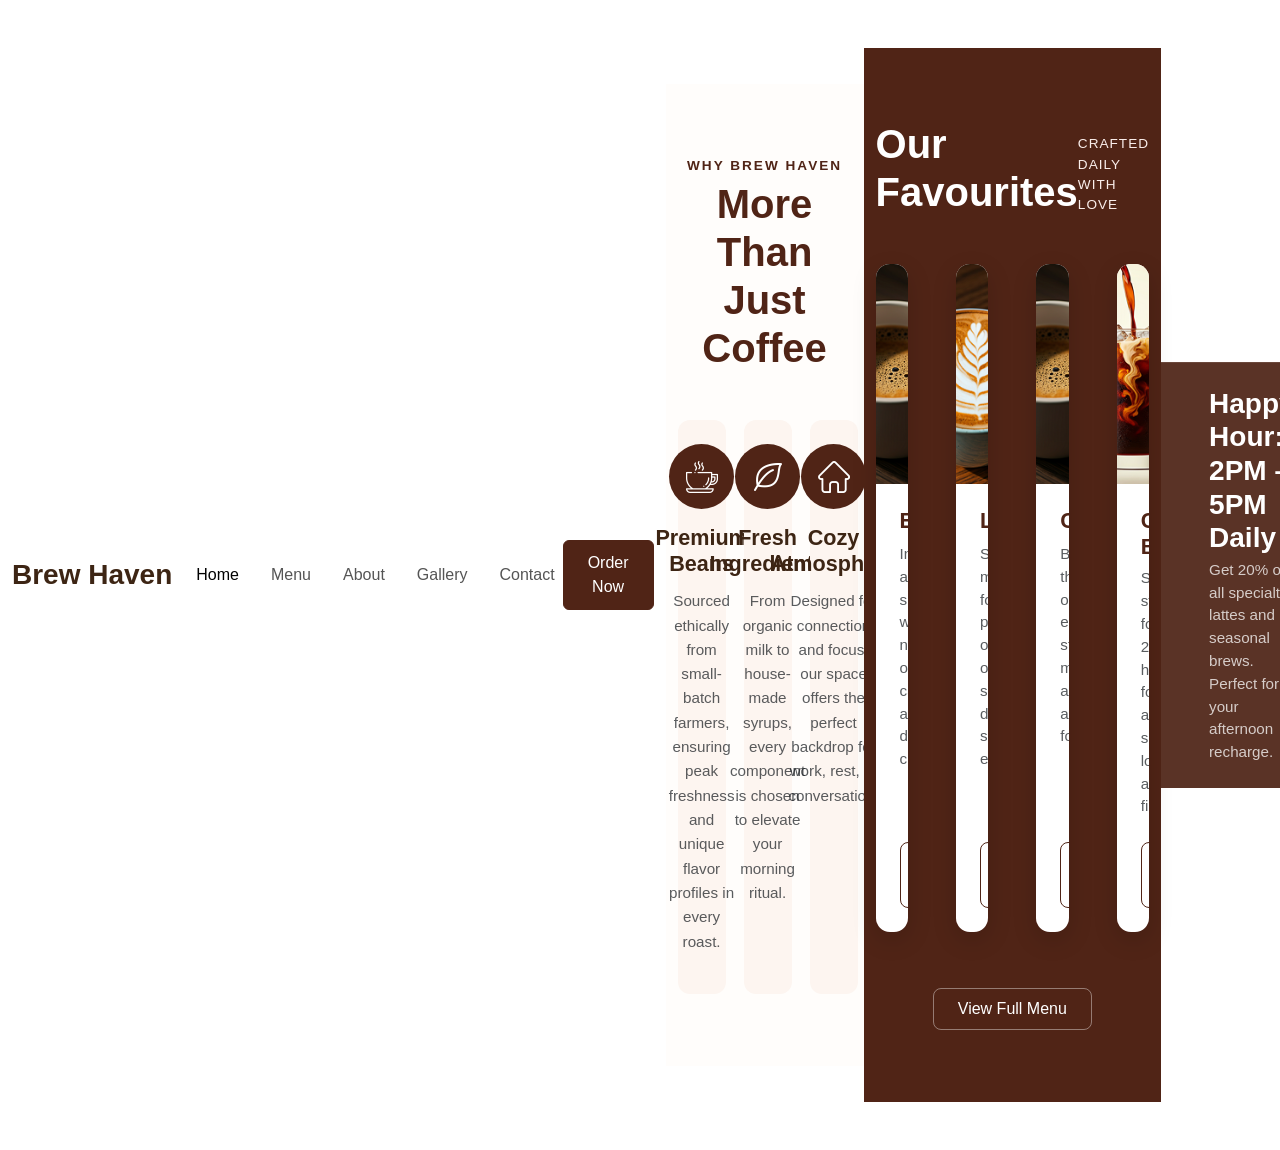
==== commit 52cc882b: "Add the favicons and the page names." ====
--- a/index.html
+++ b/index.html
@@ -3,18 +3,22 @@
 <head>
   <meta charset="UTF-8">
   <meta name="viewport" content="width=device-width, initial-scale=1.0">
-  <title>Document</title>
+  <title>Homepage</title>
   <link rel="stylesheet" href="Bootsrap/css/bootstrap.min.css">
 
   <link rel="stylesheet" href="css/style.css">
 
   <script src="Bootsrap/js/bootstrap.bundle.min.js" defer></script>
 
+  <link rel="icon" type="image/png" sizes="32x32" href="icons/home (1).png">
+  
 </head>
 <body>
   
+  
 <!-- NAVBAR START -->
-<nav class="navbar navbar-expand-lg bg-white py-3 shadow-sm sticky-top">
+<n
+av class="navbar navbar-expand-lg bg-white py-3 shadow-sm sticky-top">
 
   <div class="container">
 
--- a/css/style.css
+++ b/css/style.css
@@ -29,7 +29,7 @@
 .btn-dark{
     background-color: #6B3A2A;
     border-color: #6B3A2A;
-    border-radius: 30px;
+    border-radius: 6px;
     padding: 10px 24px;
 }
 
@@ -87,14 +87,14 @@
 
 /* Custom UI Button Styles */
 .btn-hero-primary {
-    color: #1d1009 !important; /* Dark brown text for the solid white button */
+    color: #1d1009; /* Dark brown text for the solid white button */
     font-weight: 600;
     border-radius: 8px;
 }
 
 .btn-hero-secondary {
-    color: #ffffff !important;
-    border-color: rgba(255, 255, 255, 0.5) !important;
+    color: #ffffff;
+    border-color: rgba(255, 255, 255, 0.5);
     border-radius: 8px;
 }
 
@@ -102,9 +102,7 @@
     background-color: rgba(255, 255, 255, 0.1);
 }
 
-/* ==========================================================================
-   GLOBAL STYLES & TYPOGRAPHY
-   ========================================================================== */
+/* GLOBAL STYLES & TYPOGRAPHY*/
 body {
     font-family: 'Segoe UI', Tahoma, Geneva, Verdana, sans-serif;
     background-color: #FFFDFB;
@@ -112,34 +110,32 @@
     overflow-x: hidden;
 }
 
-/* ==========================================================================
-   NAVBAR STYLES
-   ========================================================================== */
+/* NAVBAR STYLES */
 .navbar {
     transition: all 0.3s ease;
 }
 
 .navbar-brand {
-    color: #3D2514 !important;
+    color: #3D2514 ;
 }
 
 .nav-link {
-    color: #555555 !important;
+    color: #555555 ;
     font-weight: 500;
 }
 
 .nav-link.active, .nav-link:hover {
-    color: #502416 !important;
+    color: #502416;
 }
 
 .btn-dark {
-    background-color: #502416 !important;
-    border-color: #502416 !important;
+    background-color: #502416;
+    border-color: #502416 ;
 }
 
 .btn-dark:hover {
-    background-color: #3D2514 !important;
-    border-color: #3D2514 !important;
+    background-color: #3D2514;
+    border-color: #3D2514;
 }
 
 /* HERO SECTION */
@@ -189,25 +185,25 @@
 
 /* Hero Button Overrides */
 .btn-hero-primary {
-    background-color: #ffffff !important;
-    color: #1d1009 !important;
+    background-color: #ffffff;
+    color: #1d1009;
     font-weight: 600;
     border-radius: 8px;
 }
 
 .btn-hero-primary:hover {
-    background-color: #FDF5F0 !important;
+    background-color: #FDF5F0;
 }
 
 .btn-hero-secondary {
-    color: #ffffff !important;
-    border-color: rgba(255, 255, 255, 0.5) !important;
+    color: #ffffff;
+    border-color: rgba(255, 255, 255, 0.5);
     border-radius: 8px;
 }
 
 .btn-hero-secondary:hover {
-    background-color: rgba(255, 255, 255, 0.1) !important;
-    color: #ffffff !important;
+    background-color: rgba(255, 255, 255, 0.1);
+    color: #ffffff;
 }
 
 /* FEATURES SECTION ("WHY BREW HAVEN") */
@@ -270,13 +266,13 @@
 .feature-card-text {
     font-size: 0.95rem;
     line-height: 1.6;
-    color: #52443F !important;
+    color: #52443F;
 }
 
 
 /* --- MENU SECTION --- */
 .menu-section {
-    background-color: #502416; /* Your signature dark coffee brown color */
+    background-color: #502416;
 }
 
 .menu-section-title {
@@ -376,7 +372,7 @@
 
 /* --- HAPPY HOUR BANNER --- */
 .happy-hour-section {
-    background-color: #5A3326; /* Deep amber-brown block tint */
+    background-color: #5A3326;
     border-top: 1px solid rgba(255, 255, 255, 0.1);
 }
 
@@ -390,7 +386,7 @@
 
 .btn-banner-location {
     background-color: #ffffff;
-    color: #5A3326 !important;
+    color: #5A3326;
     font-weight: 500;
     border-radius: 6px;
     border: none;
@@ -403,7 +399,7 @@
 
 /* --- REVIEWS SECTION --- */
 .reviews-section {
-    background-color: #FFF6F0; /* Soft warm pinkish-cream tint */
+    background-color: #FFF6F0; 
 }
 
 .review-small-title {
@@ -426,22 +422,22 @@
 }
 
 .stars i {
-    color: #F1C2A5; /* Warm soft-peach stars color from Figma layout */
+    color: #F1C2A5; 
     margin-right: 2px;
 }
 
 .review-text {
     font-size: 0.95rem;
     line-height: 1.6;
-    color: #555555 !important;
+    color: #555555;
 }
 
 /* Reviewer Avatars styling */
 .reviewer-avatar {
     width: 45px;
     height: 45px;
-    background-color: #F8D3BD; /* Soft peach background */
-    color: #502416; /* Deep brand contrast font */
+    background-color: #F8D3BD; 
+    color: #502416; 
     border-radius: 50%;
     font-size: 0.95rem;
     flex-shrink: 0;
@@ -483,7 +479,7 @@
 }
 
 .btn-subscribe {
-    background-color: #502416; /* Dark roast brand button */
+    background-color: #502416;
     color: #ffffff;
     border: none;
     border-radius: 6px;
@@ -544,7 +540,7 @@
 
 /* Location Map Anchor */
 .footer-map-link {
-    color: #ffffff !important;
+    color: #ffffff;
     font-size: 0.95rem;
     transition: opacity 0.2s ease;
 }
@@ -568,4 +564,462 @@
 
 .footer-socket {
     font-size: 0.85rem;
+}
+
+
+/* ABOUT US PAGE STYLES */
+
+/* Full-width dramatic hero layout */
+.about-hero-section {
+    position: relative;
+    background: url('../Assets/Our\ Story.png') no-repeat center center/cover;
+    height: 60vh; 
+    min-height: 400px;
+    overflow: hidden;
+}
+
+/* Dark rich overlay tint to match your homepage aesthetics and ensure crisp text readability */
+.about-hero-overlay {
+    position: absolute;
+    top: 0;
+    left: 0;
+    width: 100%;
+    height: 100%;
+    background: linear-gradient(to bottom, rgba(45, 23, 12, 0.75), rgba(36, 18, 9, 0.85));
+    z-index: 1;
+}
+
+/* Typography control */
+.about-hero-title {
+    font-family: 'Playfair Display', Georgia, serif; /* Gives that premium editorial look from your Figma */
+    letter-spacing: 1px;
+}
+
+.about-hero-text {
+    font-weight: 400;
+    line-height: 1.6;
+    letter-spacing: 0.5px;
+}
+/* --- ABOUT PASSION SECTION --- */
+.about-passion-section {
+    background-color: #FFF6F0; /* Soft warm pinkish-cream background tint matching Figma layout */
+}
+
+.passion-small-title {
+    color: #502416; /* Warm deep accent brown */
+    font-size: 0.85rem;
+    letter-spacing: 2px;
+    font-weight: 600;
+}
+
+.passion-main-title {
+    color: #502416; 
+    font-size: 2.5rem;
+    font-family: 'Playfair Display', Georgia, serif;
+}
+
+.passion-lead-text,
+.passion-closing-text {
+    font-size: 1rem;
+    line-height: 1.7;
+    color: #52443F;
+}
+
+.passion-blockquote {
+    border-left: 3px solid #D9B398; 
+}
+
+.italic-quote {
+    font-size: 1rem;
+    color: #52443F;
+    font-style: italic;
+    line-height: 1.6;
+}
+
+/* Rounded image layout frame */
+.passion-image-container {
+    background-color: #FFF6F0; 
+    border-radius: 16px;
+    box-shadow: 0 10px 30px rgba(61, 37, 20, 0.04);
+}
+
+.passion-img {
+    border-radius: 12px;
+    width: 100%;
+    object-fit: cover;
+    display: block;
+}
+
+
+/* --- ABOUT TEAM SECTION --- */
+.team-section-title {
+    color: #502416; /* Signature dark roast font tone */
+    font-size: 2.3rem;
+    font-family: 'Playfair Display', Georgia, serif;
+}
+
+.team-section-subtitle {
+    font-size: 1rem;
+}
+
+/* Base Card Framing */
+.team-card {
+    background-color: #ffffff;
+    border-radius: 12px;
+    border: none;
+    box-shadow: 0 4px 20px rgba(61, 37, 20, 0.03); /* Subtle soft shadow footprint */
+    transition: transform 0.2s ease, box-shadow 0.2s ease;
+}
+
+.team-card:hover {
+    transform: translateY(-4px);
+    box-shadow: 0 8px 25px rgba(61, 37, 20, 0.06);
+}
+
+/* Precise Circular Photo Crop Frame */
+.team-img-frame {
+    width: 140px;
+    height: 140px;
+    border-radius: 50%;
+    overflow: hidden;
+    border: 4px solid #FFF6F0; /* Warm accent border ring matching your background palette */
+}
+
+.team-avatar-img {
+    width: 100%;
+    height: 100%;
+    object-fit: cover;
+    display: block;
+}
+
+/* Typography elements */
+.team-member-name {
+    color: #502416;
+    font-size: 1.35rem;
+}
+
+.team-member-role {
+    color: #9C7A63; /* Elegant muted bronze/gold tone for title sub-headers */
+    font-size: 0.8rem;
+    letter-spacing: 1.5px;
+    font-weight: 600;
+}
+
+.team-member-bio {
+    font-size: 0.95rem;
+    line-height: 1.6;
+}
+
+/*ABOUT US PAGE: VALUES SECTION  */
+.about-values-section {
+    background-color: #5A3326; 
+}
+
+.values-section-title {
+    font-size: 2.3rem;
+    font-family: 'Playfair Display', Georgia, serif;
+    letter-spacing: 0.5px;
+}
+
+.values-title-line {
+    width: 60px;
+    height: 2px;
+    background-color: rgba(255, 255, 255, 0.6);
+}
+
+/* Translucent circular frame wrapper for icons */
+.value-icon-badge {
+    width: 70px;
+    height: 70px;
+    border-radius: 50%;
+    background-color: rgba(255, 255, 255, 0.08); 
+    transition: background-color 0.3s ease, transform 0.3s ease;
+}
+
+/* NEW RULE: Safeguards your image dimensions inside the badge */
+.value-icon-img {
+    width: 32px;  
+    height: auto;
+    object-fit: contain;
+}
+
+/* Hover interaction */
+.value-item-wrapper:hover .value-icon-badge {
+    background-color: rgba(255, 255, 255, 0.15);
+    transform: scale(1.05);
+}
+
+.value-item-title {
+    font-family: 'Playfair Display', Georgia, serif;
+    font-size: 1.4rem;
+    letter-spacing: 0.3px;
+}
+
+.value-item-text {
+    font-size: 0.95rem;
+    line-height: 1.7;
+    font-weight: 300;
+}
+
+
+
+/* MENU PAGE STYLES */
+
+.menu-hero-section {
+    background-color: #FFF6F0; 
+}
+.menu-hero-title {
+    color: #502416; 
+    font-family: 'Playfair Display', Georgia, serif;
+}
+
+.menu-hero-text {
+    font-size: 1.05rem;
+    line-height: 1.6;
+}
+
+/* Custom Rounded Filter Button Styling */
+.btn-filter {
+    background-color: #ffffff;
+    color: #5A4033;
+    border: 1px solid #E6DCD5;
+    border-radius: 30px; 
+    padding: 8px 24px;
+    font-size: 0.95rem;
+    font-weight: 500;
+    transition: all 0.25s ease;
+}
+
+/* Hover effect */
+.btn-filter:hover {
+    background-color: #F5EBE4;
+    color: #3D2514;
+    border-color: #CDBEB5;
+}
+
+/* Active selected state button */
+.btn-filter.active {
+    background-color: #502416; 
+    color: #ffffff;
+    border-color: #502416;
+    box-shadow: 0 4px 12px rgba(80, 36, 22, 0.15);
+}
+
+
+/* --- MENU CARD GRID ENGINE --- */
+.menu-products-section{
+    background-color: #FFF6F0;
+}
+.category-title {
+    color: #502416; 
+    font-family: 'Playfair Display', Georgia, serif;
+    font-size: 1.8rem;
+    white-space: nowrap;
+}
+
+/* Thin horizontal separator matching design profile */
+.category-line {
+    height: 1px;
+    background-color: #e3d6cc;
+}
+
+/* Outer Card Container Box Model */
+.menu-item-card {
+    background-color: #ffffff;
+    border-radius: 12px;
+    overflow: hidden;
+    border: none;
+    box-shadow: 0 4px 20px rgba(61, 37, 20, 0.02);
+    transition: transform 0.2s ease, box-shadow 0.2s ease;
+}
+
+.menu-item-card:hover {
+    transform: translateY(-4px);
+    box-shadow: 0 8px 25px rgba(61, 37, 20, 0.06);
+}
+
+/* Square Crop Area Setup for Assets Imagery */
+.menu-item-img-wrapper {
+    width: 100%;
+    aspect-ratio: 4 / 3; 
+    overflow: hidden;
+}
+
+.menu-item-img {
+    width: 100%;
+    height: 100%;
+    object-fit: cover;
+    display: block;
+}
+
+/* Typography elements with your precise color tags */
+.menu-item-name {
+    color: #502416; 
+    font-size: 1.2rem;
+    line-height: 1.3;
+}
+
+.menu-item-price {
+    color: #72594A; 
+    font-size: 1.1rem;
+    font-family: 'Playfair Display', Georgia, serif;
+}
+
+.menu-item-desc {
+    color: #72594A; 
+    font-size: 0.9rem;
+    line-height: 1.5;
+}
+
+
+
+/*  CONTACT PAGE STYLES*/
+
+.contact-hero-section {
+    background-color: #502416; /* Rich dark brown background header block */
+}
+
+.contact-hero-title {
+    font-family: 'Playfair Display', Georgia, serif;
+    
+}
+
+.contact-hero-text {
+    font-size: 1.05rem;
+    line-height: 1.6;
+    
+}
+
+.contact-content-section {
+    background-color: #FFF6F0; 
+}
+
+/* Elevated Form Container Card Box Model */
+.contact-form-card {
+    background-color: #ffffff;
+    border-radius: 12px;
+    box-shadow: 0 10px 35px rgba(80, 36, 22, 0.04);
+}
+
+.contact-card-title, .contact-info-title {
+    color: #502416;
+    font-family: 'Playfair Display', Georgia, serif;
+}
+
+.contact-label {
+    font-size: 0.85rem;
+    color: #72594A;
+    font-weight: 500;
+}
+
+/* Input Fields Refinement */
+.contact-input {
+    border: 1px solid #E6DCD5;
+    border-radius: 6px;
+    padding: 10px 14px;
+    font-size: 0.95rem;
+    color: #3D2514;
+    transition: border-color 0.2s ease, box-shadow 0.2s ease;
+}
+
+.contact-input:focus {
+    border-color: #9C7A63;
+    box-shadow: 0 0 0 3px rgba(156, 122, 99, 0.1);
+    outline: none;
+}
+
+/* Submit Action Button styling matches dark bean values */
+.btn-contact-submit {
+    background-color: #502416;
+    color: #ffffff;
+    border: none;
+    border-radius: 6px;
+    transition: background-color 0.2s ease;
+}
+
+.btn-contact-submit:hover {
+    background-color: #3D1A10;
+    color: #ffffff;
+}
+
+/* Info Elements Styling Rules */
+.contact-info-icon {
+    width: 42px;
+    height: 42px;
+    border-radius: 50%;
+    background-color: #F7EDE6;
+}
+
+.info-img-icon {
+    width: 18px;
+    height: auto;
+    filter: brightness(0) opacity(0.75);
+}
+
+.info-item-heading {
+    font-size: 1.05rem;
+    color: #502416;
+}
+
+.info-item-text {
+    font-size: 0.95rem;
+    color: #72594A;
+    line-height: 1.6;
+}
+
+.social-follow-title {
+    font-size: 0.85rem;
+    color: #502416;
+    letter-spacing: 1.5px;
+}
+
+/* Rounded Profile Social Circles */
+.contact-social-btn {
+    width: 40px;
+    height: 40px;
+    border-radius: 50%;
+    border: 1px solid #72594A;
+    background-color: transparent;
+    transition: background-color 0.2s ease, border-color 0.2s ease;
+}
+
+.contact-social-btn:hover {
+    background-color: #F7EDE6;
+    border-color: #502416;
+}
+
+.social-img-icon {
+    width: 16px;
+    height: auto;
+    filter: brightness(0) opacity(0.8);
+    transition: filter 0.2s ease;
+}
+.contact-social-btn:hover .social-img-icon {
+    filter: brightness(0) opacity(1);
+}
+
+/* Map Preview Interactive Presentation Frame */
+.map-preview-card {
+    height: 180px;
+    width: 100%;
+}
+
+.map-overlay-blur {
+    background-color: rgba(61, 37, 20, 0.15);
+}
+
+.btn-view-map {
+    background-color: #ffffff;
+    color: #3D2514;
+    border: none;
+    border-radius: 6px;
+    font-weight: 500;
+    font-size: 0.9rem;
+    transition: transform 0.2s ease, background-color 0.2s ease;
+}
+
+.btn-view-map:hover {
+    transform: scale(1.02);
+    background-color: #F7EDE6;
+    color: #3D2514;
 }
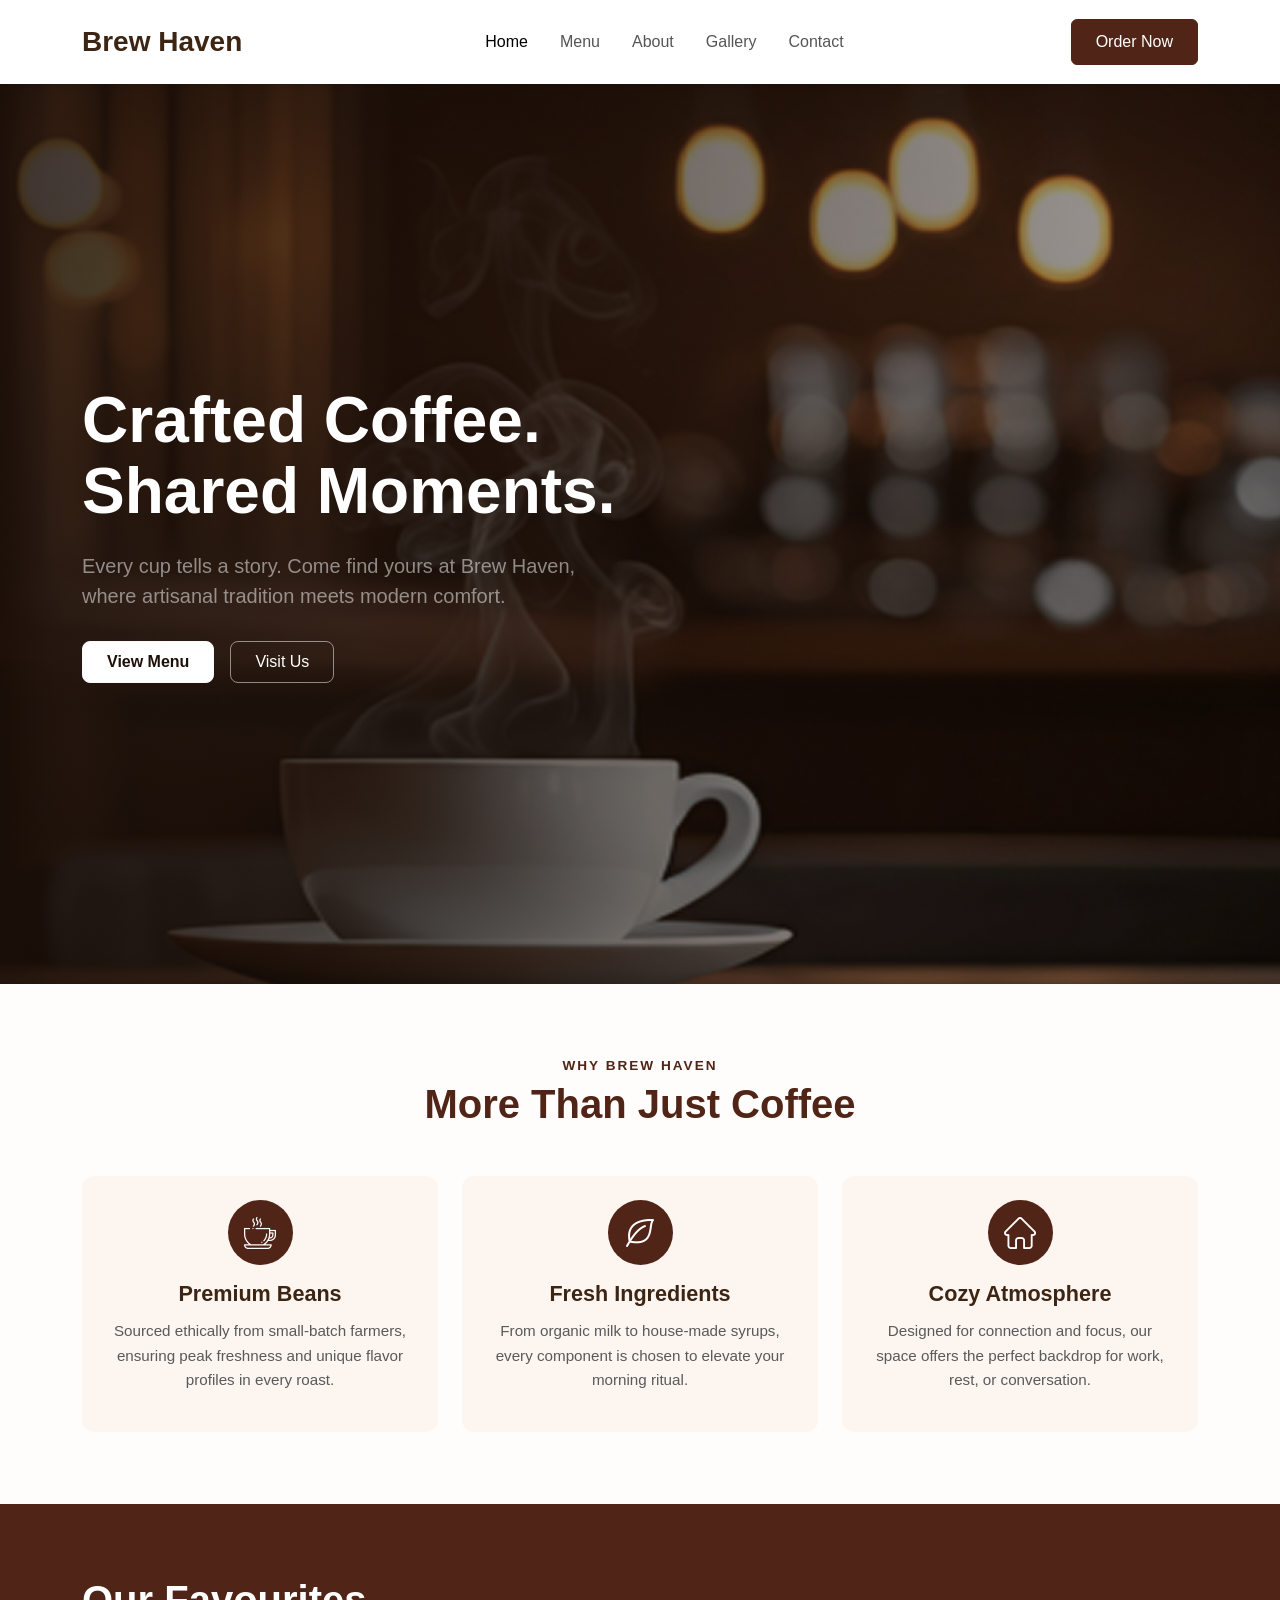
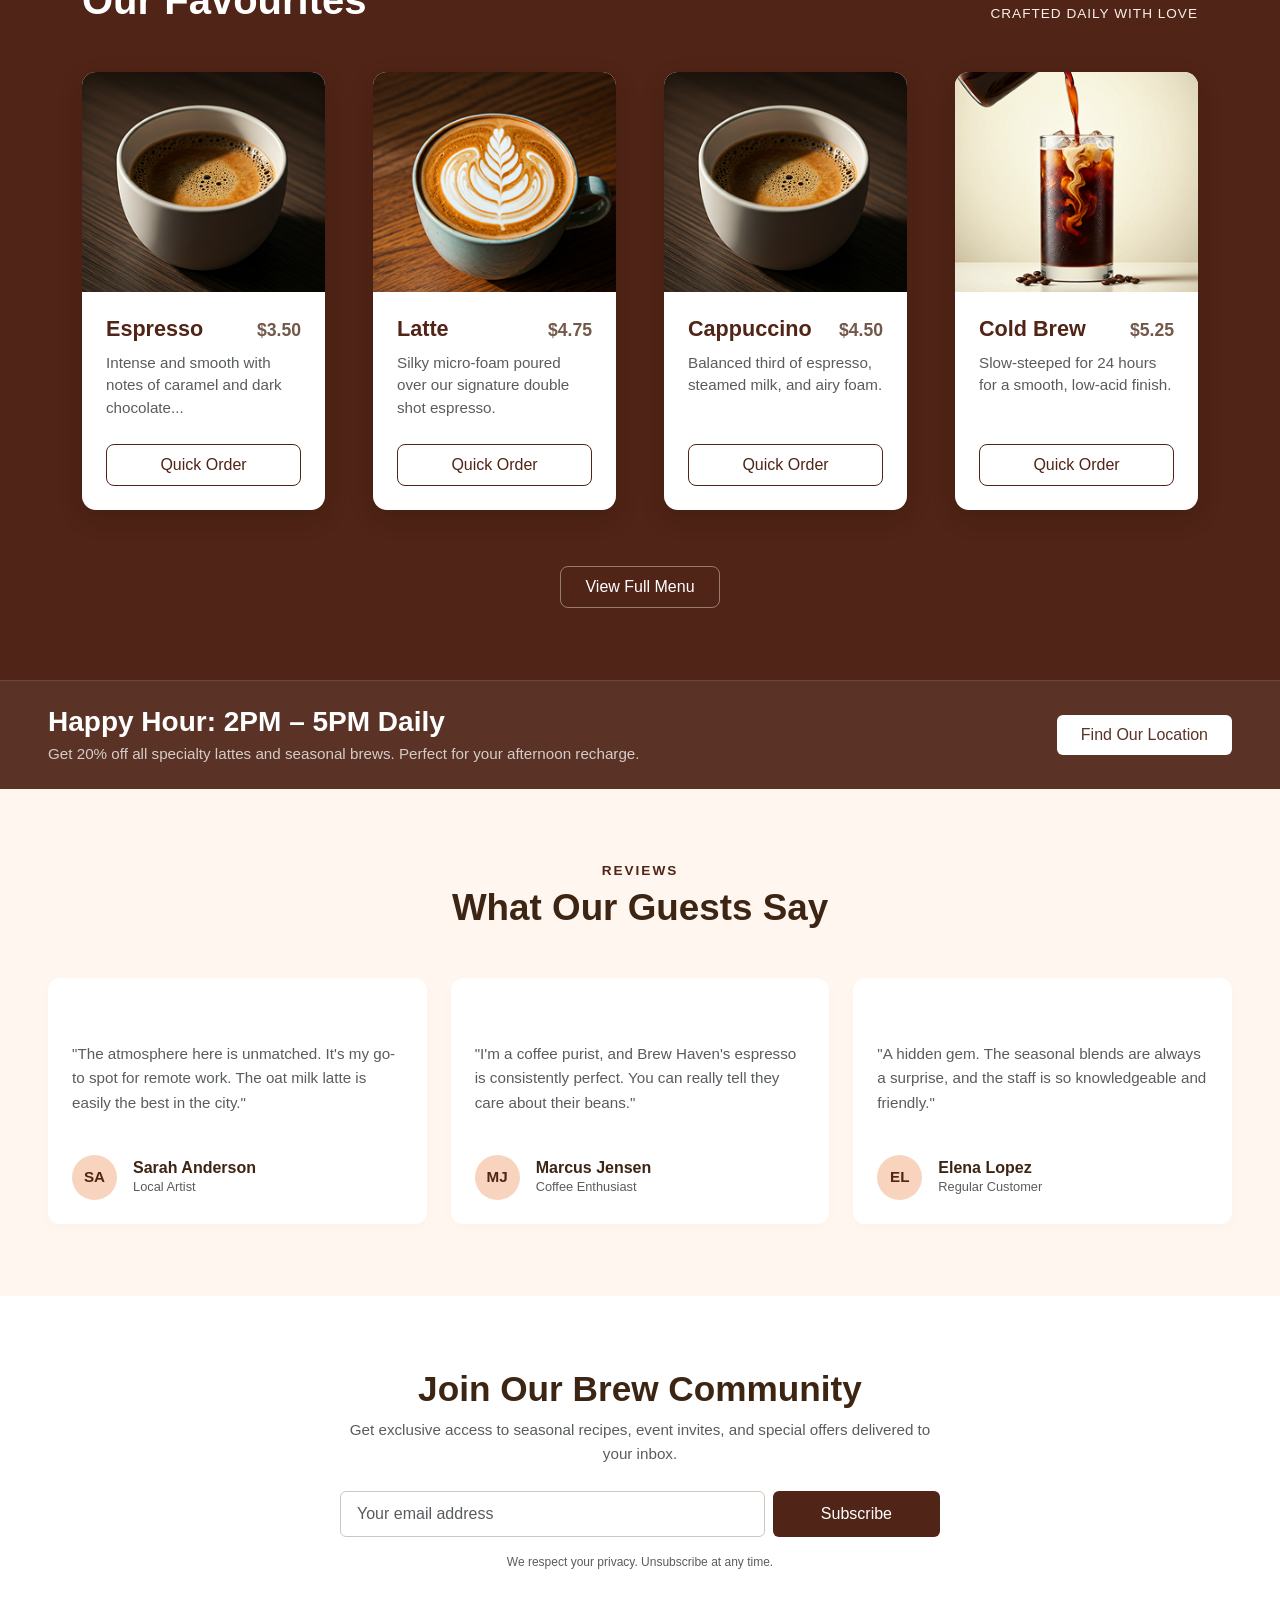
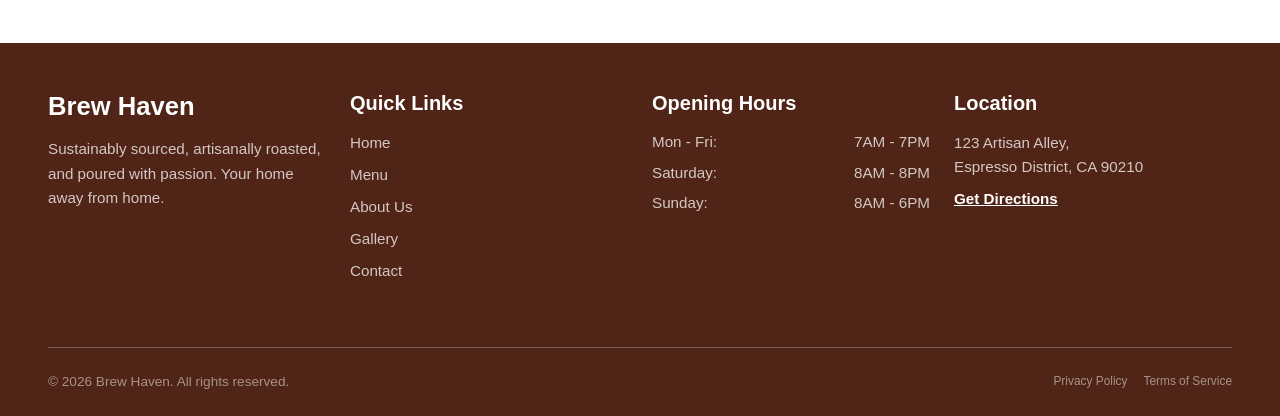
==== commit f2a1514e: "Fixed the homepage layout" ====
--- a/index.html
+++ b/index.html
@@ -17,8 +17,7 @@
   
   
 <!-- NAVBAR START -->
-<n
-av class="navbar navbar-expand-lg bg-white py-3 shadow-sm sticky-top">
+<nav class="navbar navbar-expand-lg bg-white py-3 shadow-sm sticky-top">
 
   <div class="container">
 
